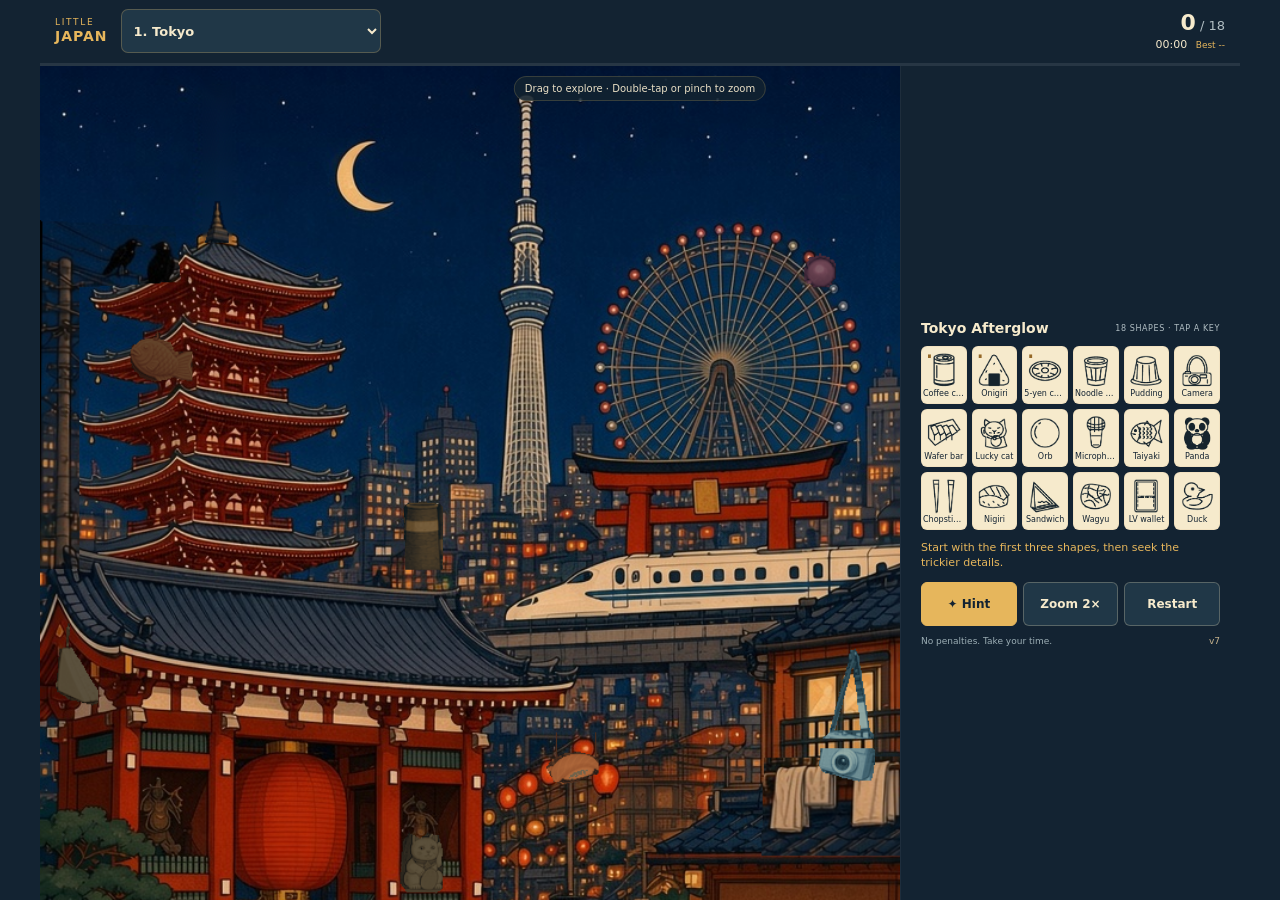
==== index.html @ 9eb22722 "Publish v7 Tokyo and Kyoto hidden-object game" ====
<!doctype html><html lang="en"><head><meta charset="utf-8"><meta name="viewport" content="width=device-width,initial-scale=1,viewport-fit=cover"><meta name="game-version" content="v7-tokyo-kyoto"><meta name="theme-color" content="#132332"><title>Tokyo Afterglow | Little Japan</title><style>:root{--ink:#132332;--cream:#f6eacc;--gold:#e6b65c;--muted:#b0bdc2;color-scheme:dark}*{box-sizing:border-box}html,body{margin:0;height:100%;overflow:hidden}body{background:var(--ink);color:var(--cream);font-family:system-ui,-apple-system,Segoe UI,sans-serif}button,select{font:inherit}button{cursor:pointer;touch-action:manipulation}button:focus-visible,select:focus-visible{outline:3px solid var(--gold);outline-offset:2px}.app{height:100dvh;max-width:1200px;margin:auto;display:flex;flex-direction:column}.topbar{height:66px;flex:none;position:relative;display:flex;align-items:center;gap:13px;padding:7px 15px 11px}.brand{font-size:9px;line-height:1.2;letter-spacing:1.7px;color:var(--gold)}.brand b{font-size:14px;letter-spacing:1px}.level-label{min-width:0;flex:1}.level-label select{height:44px;width:100%;max-width:260px;background:#203747;color:var(--cream);border:1px solid #c3a26455;border-radius:7px;padding:0 8px;font-size:13px;font-weight:600}.score{text-align:right;font-variant-numeric:tabular-nums;white-space:nowrap}.score>b{font-size:22px;line-height:1.1}.score small{font-size:13px;color:var(--muted);font-weight:400}.score>div{font-size:11px;margin-top:2px}.best{font-size:9px;color:var(--gold);margin-left:5px}.progress{position:absolute;bottom:0;left:0;right:0;height:3px;background:#ffffff16}.progress i{display:block;width:0;height:100%;background:var(--gold);transition:width .4s}.play{display:flex;flex:1;min-height:0}.viewer{position:relative;flex:1;min-width:0;min-height:0;overflow:auto;background:#0b1924;touch-action:none;overscroll-behavior:contain;scrollbar-width:thin;cursor:grab}.viewer.dragging{cursor:grabbing}.picture{position:relative;width:100%;aspect-ratio:9/16;isolation:isolate;overflow:hidden;user-select:none;flex:none}.background{position:absolute;inset:0;width:100%;height:100%;pointer-events:none}.scene{position:absolute;inset:0}.sprite{position:absolute;display:block;transform:translate(-50%,-50%);height:auto;pointer-events:none;user-select:none}.sprite.found{display:none}.item{position:absolute;width:44px;height:44px;min-width:44px;min-height:44px;transform:translate(-50%,-50%);border:0;border-radius:8px;background:none;padding:0;z-index:3;-webkit-tap-highlight-color:transparent}.item.found{display:none}.item.hinted:after{content:'';position:absolute;inset:-5px;border:2px solid #f7cb72;border-radius:50%;box-shadow:0 0 13px #ffd36c88;animation:pulse 1s ease-in-out 4}@keyframes pulse{50%{transform:scale(1.2);box-shadow:0 0 22px #ffd36caa}}.view-tip{position:fixed;top:76px;left:50%;transform:translateX(-50%);font-size:10px;background:#122331df;padding:6px 10px;border:1px solid #d8b76b33;border-radius:20px;color:#e9dfc5;pointer-events:none;white-space:nowrap;z-index:5;transition:opacity .4s}.view-tip.gone{opacity:0}.hud{width:340px;flex:none;padding:20px;display:flex;flex-direction:column;justify-content:center;gap:10px;border-left:1px solid #ffffff0c}.key-title{display:flex;justify-content:space-between;align-items:center;gap:8px;font-size:14px}.key-title span{font-size:8px;letter-spacing:.6px;color:var(--muted)}.tray{display:grid;grid-template-columns:repeat(6,minmax(0,1fr));gap:5px}.target{position:relative;min-width:44px;height:58px;border:1px solid #eedbb88a;background:var(--cream);color:var(--ink);border-radius:6px;padding:2px 1px;display:flex;flex-direction:column;align-items:center;justify-content:center;overflow:hidden}.target img{height:36px;max-width:95%;object-fit:contain}.target .name{font-size:8px;line-height:11px;width:100%;text-align:center;white-space:nowrap;overflow:hidden;text-overflow:ellipsis}.target.selected{outline:2px solid var(--gold);outline-offset:1px}.target.done{background:#a9b69a;border-color:#7f9479}.target.done img{opacity:.25}.target.done:after{content:'✓';position:absolute;right:3px;top:0;font-size:20px;font-weight:bold;color:#34523a}.target.easy:not(.done):before{content:'·';position:absolute;left:3px;top:-7px;color:#956827;font-size:28px}.status{font-size:11px;line-height:1.4;color:var(--gold);height:32px;overflow:hidden}.actions{display:flex;gap:6px}.actions button,.win-card button{height:44px;min-width:44px;flex:1;border:1px solid #e9dab747;border-radius:6px;background:#203747;color:var(--cream);font-size:12px;font-weight:600}.actions .gold,.win-card .gold{background:var(--gold);border-color:var(--gold);color:var(--ink)}.actions button:disabled{opacity:.52}.footnote{display:flex;justify-content:space-between;font-size:9px;color:#9caeb5}.footnote span{color:#c5b28c}.sr{position:absolute;width:1px;height:1px;overflow:hidden;clip:rect(0,0,0,0)}.win{position:fixed;inset:0;z-index:60;display:grid;place-items:center;padding:24px;background:#10212deb;backdrop-filter:blur(8px)}.win[hidden]{display:none}.win-card{max-width:380px;width:100%;text-align:center;background:#1b3444;border:1px solid #deb66877;border-radius:17px;padding:32px 25px}.medal{font-size:52px;color:var(--gold)}.eyebrow{font-size:9px;letter-spacing:1.5px;color:var(--gold);margin-top:15px}.win-card h1{font:43px/1.1 Georgia,serif;font-weight:400;margin:18px 0}.win-card p{font-size:13px;line-height:1.6;color:#d3d9d6}.win-card .record{font-size:11px;color:var(--gold)}.win-card button{width:100%;margin-top:10px}.flying{position:fixed;pointer-events:none;z-index:55;object-fit:contain}.tap-ring{position:fixed;z-index:54;width:36px;height:36px;border-radius:50%;border:3px solid var(--gold);pointer-events:none;transform:translate(-50%,-50%);animation:ripple .5s ease-out forwards}@keyframes ripple{to{opacity:0;transform:translate(-50%,-50%) scale(2.4)}}canvas{position:fixed;inset:0;z-index:52;pointer-events:none}.shake{animation:shake .24s}@keyframes shake{25%{transform:translateX(-2px)}75%{transform:translateX(2px)}}@media(max-width:759px){.topbar{gap:9px;padding-left:12px;padding-right:12px;height:62px}.level-label select{font-size:12px}.score>b{font-size:20px}.score>div{font-size:10px}.best{font-size:8px}.play{flex-direction:column}.hud{border-left:0;border-top:1px solid #d8bd6c22;width:100%;height:278px;padding:8px 12px 7px;gap:5px;justify-content:space-between}.key-title{font-size:11px;height:15px}.key-title span{font-size:7px}.tray{gap:4px}.target{height:46px}.target img{height:30px}.target .name{font-size:7.7px;line-height:10px}.status{font-size:10px;height:27px;line-height:1.3}.footnote{font-size:8px}.actions button{font-size:11px}.view-tip{top:70px;font-size:9px}}@media(prefers-reduced-motion:reduce){*,*:before,*:after{animation:none!important;scroll-behavior:auto!important;transition:none!important}}
</style></head><body>
<main class="app"><header class="topbar"><div class="brand">LITTLE<br><b>JAPAN</b></div><label class="level-label"><span class="sr">Choose a level</span><select id="level-select" aria-label="Choose a level"></select></label><div class="score"><b><span id="count">0</span><small> / <span id="total">18</span></small></b><div><span id="timer">00:00</span> <span class="best" id="best">Best --</span></div></div><div class="progress"><i id="progress"></i></div></header>
<div class="play"><section class="viewer" id="stage-frame" aria-label="Pan and zoom the illustration"><div class="picture" id="picture"><img class="background" id="background" alt=""><div id="scene" class="scene"></div></div><div class="view-tip" id="view-tip">Drag to explore · Double-tap or pinch to zoom</div></section><aside class="hud"><div class="key-title"><b id="level-name">Tokyo Afterglow</b><span>18 SHAPES · TAP A KEY</span></div><div id="tray" class="tray" aria-label="All 18 shapes to find"></div><div class="status" id="status" role="status" aria-live="polite">The first three shapes are the gentlest finds.</div><div class="actions"><button id="hint" class="gold">✦ Hint</button><button id="zoom" aria-pressed="false">Zoom 2×</button><button id="reset">Restart</button></div><div class="footnote">No penalties. Take your time. <span>v7</span></div></aside></div></main>
<canvas id="confetti" aria-hidden="true"></canvas><div class="win" id="win" role="dialog" aria-modal="true" aria-labelledby="win-title" hidden><div class="win-card"><span class="medal">✦</span><div class="eyebrow">A LITTLE JOURNEY, COMPLETE</div><h1 id="win-title">Tokyo,<br>discovered.</h1><p id="win-time"></p><p class="record" id="win-best"></p><button id="next" class="gold">Next level: Kyoto →</button><button id="again">Play this level again</button></div></div><script>const LEVELS=[{"id": "tokyo", "title": "Tokyo", "subtitle": "Afterglow", "background": "[data-uri]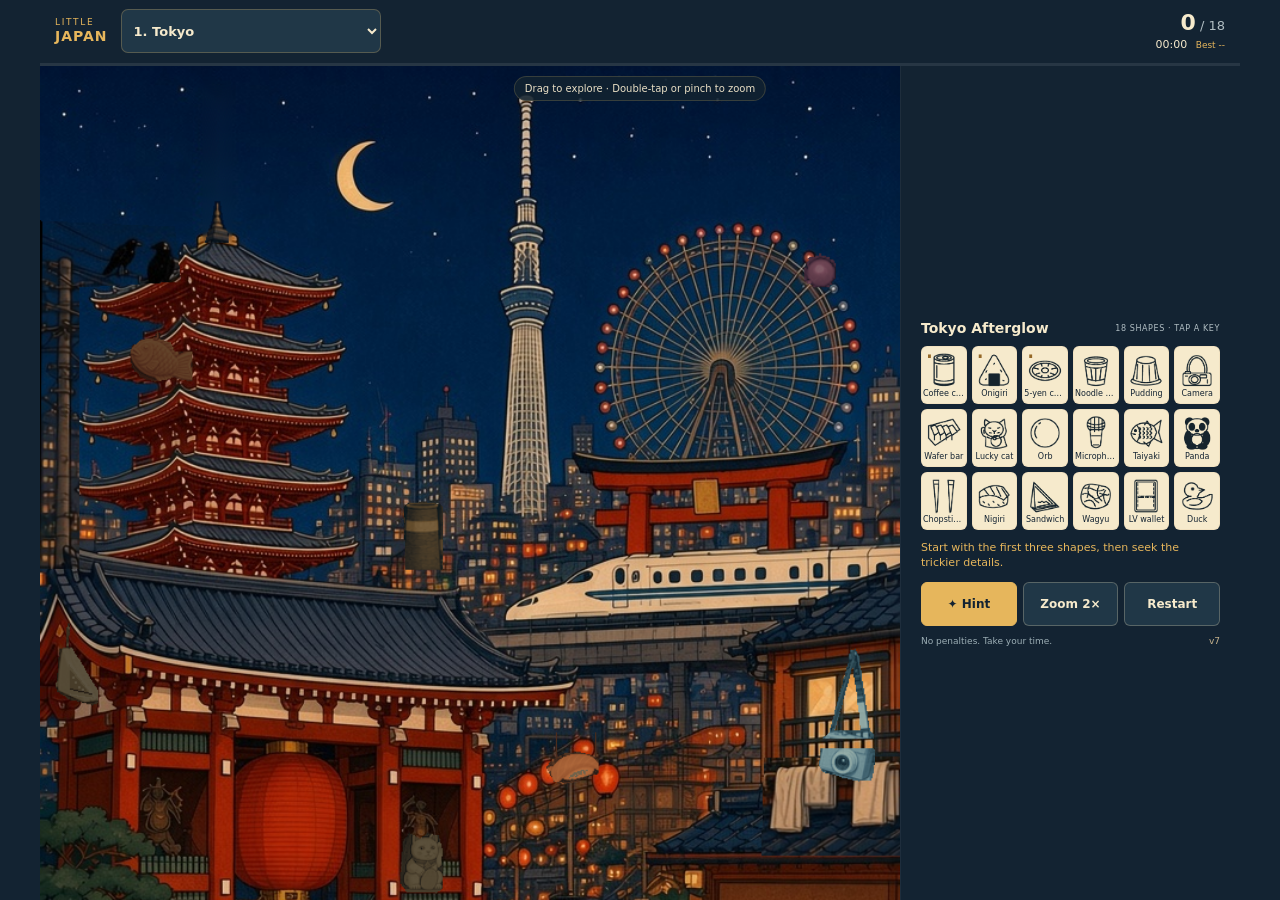
